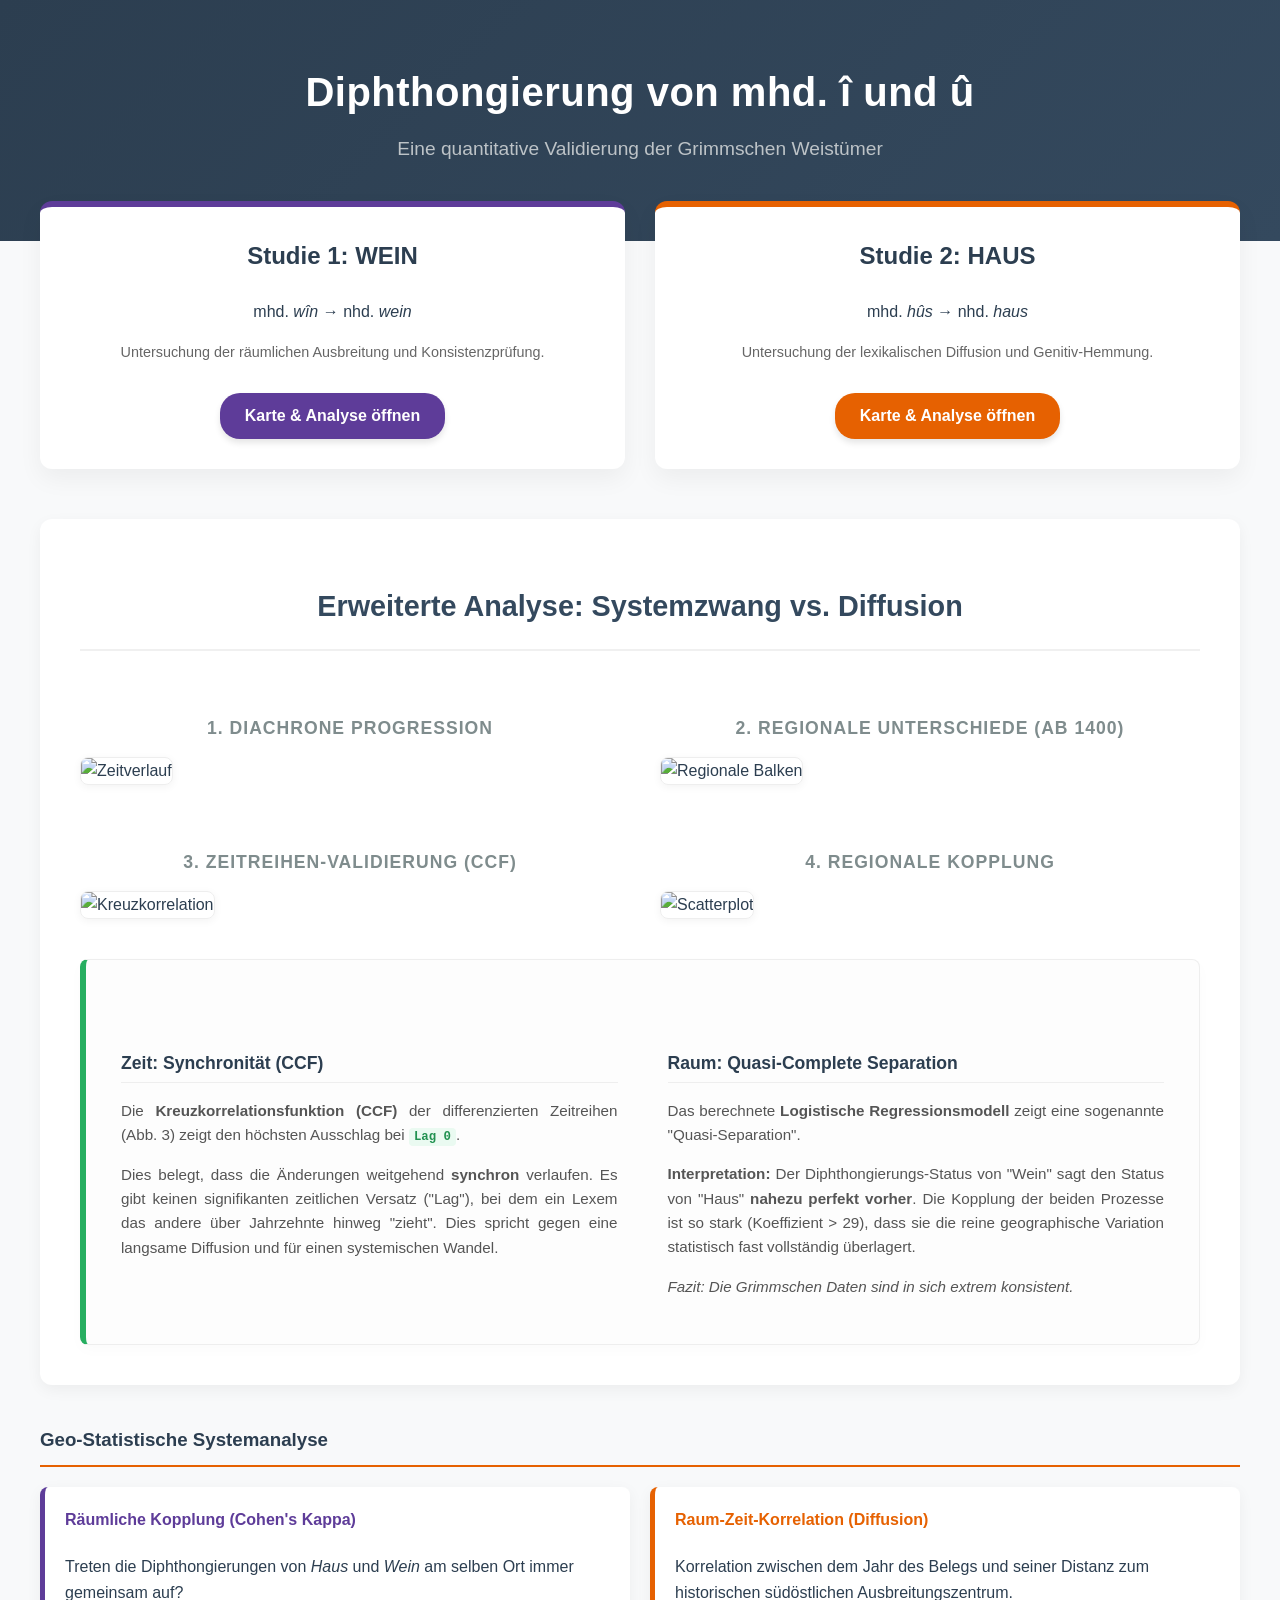
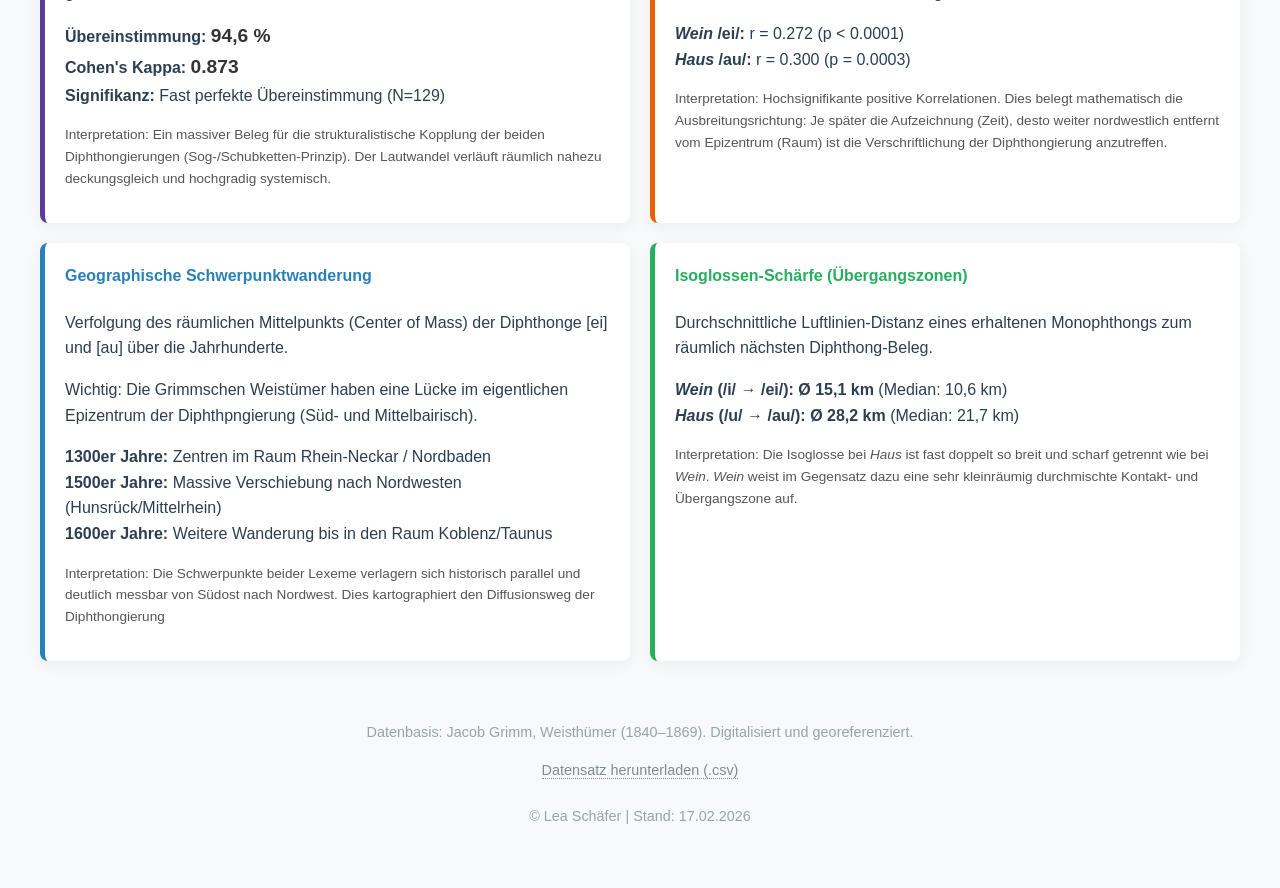
==== Diphthongierung/index.html @ 09e7dbeb "Update index.html" ====
<!DOCTYPE html>
    <html lang="de">
    <head>
        <meta charset="UTF-8">
        <meta name="viewport" content="width=device-width, initial-scale=1.0">
        <title>Diphthongierung mhd. î / û</title>
        <style>
            :root { --color-wein: #5e3c99; --color-haus: #e66101; --bg: #f8f9fa; --text: #2c3e50; }
            body { font-family: 'Segoe UI', Roboto, Helvetica, Arial, sans-serif; margin: 0; background: var(--bg); color: var(--text); line-height: 1.6; }
            
            .hero { background: linear-gradient(135deg, #2c3e50 0%, #34495e 100%); color: white; padding: 60px 20px; text-align: center; }
            .hero h1 { margin: 0; font-size: 2.5em; letter-spacing: 0.5px; }
            .hero h2 { font-weight: 300; color: #bdc3c7; margin-top: 10px; font-size: 1.2em; }
            
            .container { max-width: 1200px; margin: -40px auto 40px; padding: 0 20px; }
            
            /* Karten-Grid für Wein/Haus */
            .study-grid { display: grid; grid-template-columns: 1fr 1fr; gap: 30px; margin-bottom: 50px; }
            .card { background: white; border-radius: 12px; border-top: 6px solid #ccc; padding: 30px; text-align: center; box-shadow: 0 10px 25px rgba(0,0,0,0.05); transition: transform 0.2s; }
            .card:hover { transform: translateY(-5px); }
            .card-wein { border-color: var(--color-wein); }
            .card-haus { border-color: var(--color-haus); }
            .card h3 { margin-top: 0; font-size: 1.5em; }
            
            .btn { display: inline-block; padding: 10px 25px; border-radius: 20px; text-decoration: none; color: white; font-weight: bold; margin-top: 15px; box-shadow: 0 4px 6px rgba(0,0,0,0.1); transition: background 0.3s; }
            .btn-wein { background: var(--color-wein); }
            .btn-haus { background: var(--color-haus); }
            .btn:hover { opacity: 0.9; transform: scale(1.05); }
            
            /* Statistik-Sektion */
            .comp-sec { background: white; padding: 40px; border-radius: 12px; box-shadow: 0 5px 15px rgba(0,0,0,0.05); margin-bottom: 40px; }
            .sec-title { text-align: center; border-bottom: 2px solid #f0f0f0; padding-bottom: 20px; color: #34495e; margin-bottom: 40px; font-size: 1.8em; }
            
            /* 2x2 Grid für die Grafiken */
            .vis-grid { 
                display: grid; 
                grid-template-columns: 1fr 1fr; 
                gap: 40px; 
                margin-bottom: 40px;
            }
            .vis-item { background: #fff; }
            .vis-item h4 { text-align: center; color: #7f8c8d; margin-bottom: 15px; font-size: 1.1em; text-transform: uppercase; letter-spacing: 1px; }
            .vis-item img { width: 100%; border: 1px solid #eee; border-radius: 8px; box-shadow: 0 2px 8px rgba(0,0,0,0.05); transition: transform 0.3s; }
            .vis-item img:hover { transform: scale(1.02); box-shadow: 0 5px 15px rgba(0,0,0,0.1); }

            /* Der Deep Dive Kasten - Wissenschaftlicher Look */
            .stat-explainer { 
                background: #fdfdfd; 
                padding: 35px; 
                border-radius: 8px; 
                border-left: 6px solid #27ae60; /* Grün für Validierung */
                border-right: 1px solid #eee;
                border-top: 1px solid #eee;
                border-bottom: 1px solid #eee;
                box-shadow: 0 5px 15px rgba(0,0,0,0.02);
            }
            .stat-explainer h3 { margin-top: 0; color: #27ae60; font-size: 1.4em; display: flex; align-items: center; }
            .stat-explainer h3::before { content: '✓'; display: inline-block; margin-right: 10px; background: #27ae60; color: white; width: 30px; height: 30px; border-radius: 50%; text-align: center; line-height: 30px; font-size: 0.8em; }
            
            .stat-row { display: grid; grid-template-columns: 1fr 1fr; gap: 50px; margin-top: 25px; }
            .stat-col h5 { font-size: 1.1em; margin-bottom: 10px; color: #2c3e50; border-bottom: 1px solid #eee; padding-bottom: 5px; }
            .stat-col p { font-size: 0.95em; color: #555; margin-bottom: 10px; text-align: justify; }
            .stat-highlight { background: #eafaf1; padding: 2px 5px; border-radius: 4px; color: #219150; font-weight: bold; font-family: monospace; }
            
            .footer { text-align: center; margin-top: 60px; color: #95a5a6; font-size: 0.9em; padding-bottom: 20px; }
            .download-link { color: #7f8c8d; text-decoration: none; border-bottom: 1px dotted #7f8c8d; }
            
            /* Responsive */
            @media (max-width: 900px) {
                .vis-grid, .stat-row, .study-grid { grid-template-columns: 1fr; }
            }
        </style>
    </head>
    <body>
        <header class="hero">
            <h1>Diphthongierung von mhd. î und û</h1>
            <h2>Eine quantitative Validierung der Grimmschen Weistümer</h2>
        </header>
        
        <div class="container">
            <div class="study-grid">
                <div class="card card-wein">
                    <h3>Studie 1: WEIN</h3>
                    <p>mhd. <i>wîn</i> &rarr; nhd. <i>wein</i></p>
                    <p style="font-size: 0.9em; color: #666;">Untersuchung der räumlichen Ausbreitung und Konsistenzprüfung.</p>
                    <a href="Diphthongierung_Poster_Final.html" class="btn btn-wein">Karte & Analyse öffnen</a>
                </div>
                <div class="card card-haus">
                    <h3>Studie 2: HAUS</h3>
                    <p>mhd. <i>hûs</i> &rarr; nhd. <i>haus</i></p>
                    <p style="font-size: 0.9em; color: #666;">Untersuchung der lexikalischen Diffusion und Genitiv-Hemmung.</p>
                    <a href="Diphthongierung_Haus_Detail.html" class="btn btn-haus">Karte & Analyse öffnen</a>
                </div>
            </div>
            
            <div class="comp-sec">
                <h2 class="sec-title">Erweiterte Analyse: Systemzwang vs. Diffusion</h2>
                
                <div class="vis-grid">
                    <div class="vis-item">
                        <h4>1. Diachrone Progression</h4>
                        <img src="Vergleich_Timeline.png" alt="Zeitverlauf">
                    </div>
                    <div class="vis-item">
                        <h4>2. Regionale Unterschiede (ab 1400)</h4>
                        <img src="Vergleich_Region.png" alt="Regionale Balken">
                    </div>
                    <div class="vis-item">
                        <h4>3. Zeitreihen-Validierung (CCF)</h4>
                        <img src="CCF_Plot.png" alt="Kreuzkorrelation">
                    </div>
                    <div class="vis-item">
                        <h4>4. Regionale Kopplung</h4>
                        <img src="Statistik_Vergleich_Scatter.png" alt="Scatterplot">
                    </div>
                </div>
                
                <div class="stat-explainer">
                    
                    <div class="stat-row">
                        <div class="stat-col">
                            <h5>Zeit: Synchronität (CCF)</h5>
                            <p>Die <b>Kreuzkorrelationsfunktion (CCF)</b> der differenzierten Zeitreihen (Abb. 3) zeigt den höchsten Ausschlag bei <span class="stat-highlight">Lag 0</span>.</p>
                            <p>Dies belegt, dass die Änderungen weitgehend <b>synchron</b> verlaufen. Es gibt keinen signifikanten zeitlichen Versatz ("Lag"), bei dem ein Lexem das andere über Jahrzehnte hinweg "zieht". Dies spricht gegen eine langsame Diffusion und für einen systemischen Wandel.</p>
                        </div>
                        <div class="stat-col">
                            <h5>Raum: Quasi-Complete Separation</h5>
                            <p>Das berechnete <b>Logistische Regressionsmodell</b> zeigt eine sogenannte "Quasi-Separation".</p>
                            <p><b>Interpretation:</b> Der Diphthongierungs-Status von "Wein" sagt den Status von "Haus" <b>nahezu perfekt vorher</b>. Die Kopplung der beiden Prozesse ist so stark (Koeffizient > 29), dass sie die reine geographische Variation statistisch fast vollständig überlagert.</p>
                            <p><i>Fazit: Die Grimmschen Daten sind in sich extrem konsistent.</i></p>
                        </div>
                    </div>
                </div>
            </div>

            <div class="stats-block" style="margin-top: 40px;">
    <h3 style="color: #2c3e50; border-bottom: 2px solid #e66101; padding-bottom: 10px;">Geo-Statistische Systemanalyse</h3>
    
    <div style="display: grid; grid-template-columns: 1fr 1fr; gap: 20px; margin-top: 20px;">
        
        <div style="background: #fff; padding: 20px; border-radius: 8px; box-shadow: 0 4px 15px rgba(0,0,0,0.05); border-left: 5px solid #5e3c99;">
            <h4 style="margin-top: 0; color: #5e3c99;">Räumliche Kopplung (Cohen's Kappa)</h4>
            <p>Treten die Diphthongierungen von <i>Haus</i> und <i>Wein</i> am selben Ort immer gemeinsam auf?</p>
            <ul style="list-style-type: none; padding-left: 0;">
                <li><b>Übereinstimmung:</b> <span style="font-size: 1.2em; font-weight: bold; color: #333;">94,6 %</span></li>
                <li><b>Cohen's Kappa:</b> <span style="font-size: 1.2em; font-weight: bold; color: #333;">0.873</span></li>
                <li><b>Signifikanz:</b> Fast perfekte Übereinstimmung (N=129)</li>
            </ul>
            <p style="font-size: 0.85em; color: #555;">Interpretation: Ein massiver Beleg für die strukturalistische Kopplung der beiden Diphthongierungen (Sog-/Schubketten-Prinzip). Der Lautwandel verläuft räumlich nahezu deckungsgleich und hochgradig systemisch.</p>
        </div>

        <div style="background: #fff; padding: 20px; border-radius: 8px; box-shadow: 0 4px 15px rgba(0,0,0,0.05); border-left: 5px solid #e66101;">
            <h4 style="margin-top: 0; color: #e66101;">Raum-Zeit-Korrelation (Diffusion)</h4>
            <p>Korrelation zwischen dem Jahr des Belegs und seiner Distanz zum historischen südöstlichen Ausbreitungszentrum.</p>
            <ul style="list-style-type: none; padding-left: 0;">
                <li><b><i>Wein</i> /ei/:</b> r = 0.272 (p < 0.0001)</li>
                <li><b><i>Haus</i> /au/:</b> r = 0.300 (p = 0.0003)</li>
            </ul>
            <p style="font-size: 0.85em; color: #555;">Interpretation: Hochsignifikante positive Korrelationen. Dies belegt mathematisch die Ausbreitungsrichtung: Je später die Aufzeichnung (Zeit), desto weiter nordwestlich entfernt vom Epizentrum (Raum) ist die Verschriftlichung der Diphthongierung anzutreffen.</p>
        </div>

    </div>
                
</div>
            <div style="display: grid; grid-template-columns: 1fr 1fr; gap: 20px; margin-top: 20px;">
        
        <div style="background: #fff; padding: 20px; border-radius: 8px; box-shadow: 0 4px 15px rgba(0,0,0,0.05); border-left: 5px solid #2980b9;">
            <h4 style="margin-top: 0; color: #2980b9;">Geographische Schwerpunktwanderung</h4>
            <p>Verfolgung des räumlichen Mittelpunkts (Center of Mass) der Diphthonge [ei] und [au] über die Jahrhunderte.</p>
            <p>Wichtig: Die Grimmschen Weistümer haben eine Lücke im eigentlichen Epizentrum der Diphthpngierung (Süd- und Mittelbairisch).</p>
            <ul style="list-style-type: none; padding-left: 0;">
                <li><b>1300er Jahre:</b> Zentren im Raum Rhein-Neckar / Nordbaden</li>
                <li><b>1500er Jahre:</b> Massive Verschiebung nach Nordwesten (Hunsrück/Mittelrhein)</li>
                <li><b>1600er Jahre:</b> Weitere Wanderung bis in den Raum Koblenz/Taunus</li>
            </ul>
            <p style="font-size: 0.85em; color: #555;">Interpretation: Die Schwerpunkte beider Lexeme verlagern sich historisch parallel und deutlich messbar von Südost nach Nordwest. Dies kartographiert den Diffusionsweg der Diphthongierung</p>
        </div>

        <div style="background: #fff; padding: 20px; border-radius: 8px; box-shadow: 0 4px 15px rgba(0,0,0,0.05); border-left: 5px solid #27ae60;">
            <h4 style="margin-top: 0; color: #27ae60;">Isoglossen-Schärfe (Übergangszonen)</h4>
            <p>Durchschnittliche Luftlinien-Distanz eines erhaltenen Monophthongs zum räumlich nächsten Diphthong-Beleg.</p>
            <ul style="list-style-type: none; padding-left: 0;">
                <li><b><i>Wein</i> (/i/ → /ei/):</b> <span style="font-weight: bold;">Ø 15,1 km</span> (Median: 10,6 km)</li>
                <li><b><i>Haus</i> (/u/ → /au/):</b> <span style="font-weight: bold;">Ø 28,2 km</span> (Median: 21,7 km)</li>
            </ul>
            <p style="font-size: 0.85em; color: #555;">Interpretation: Die Isoglosse bei <i>Haus</i> ist fast doppelt so breit und scharf getrennt wie bei <i>Wein</i>. <i>Wein</i> weist im Gegensatz dazu eine sehr kleinräumig durchmischte Kontakt- und Übergangszone auf.</p>
        </div>

    </div>
            
            <div class="footer">
                <p>Datenbasis: Jacob Grimm, Weisthümer (1840–1869). Digitalisiert und georeferenziert.</p>
                <a href="Diphthongierung.csv" class="download-link">Datensatz herunterladen (.csv)</a>
                <br><br>
                © Lea Schäfer | Stand: 17.02.2026
            </div>
        </div>
    </body>
    </html>
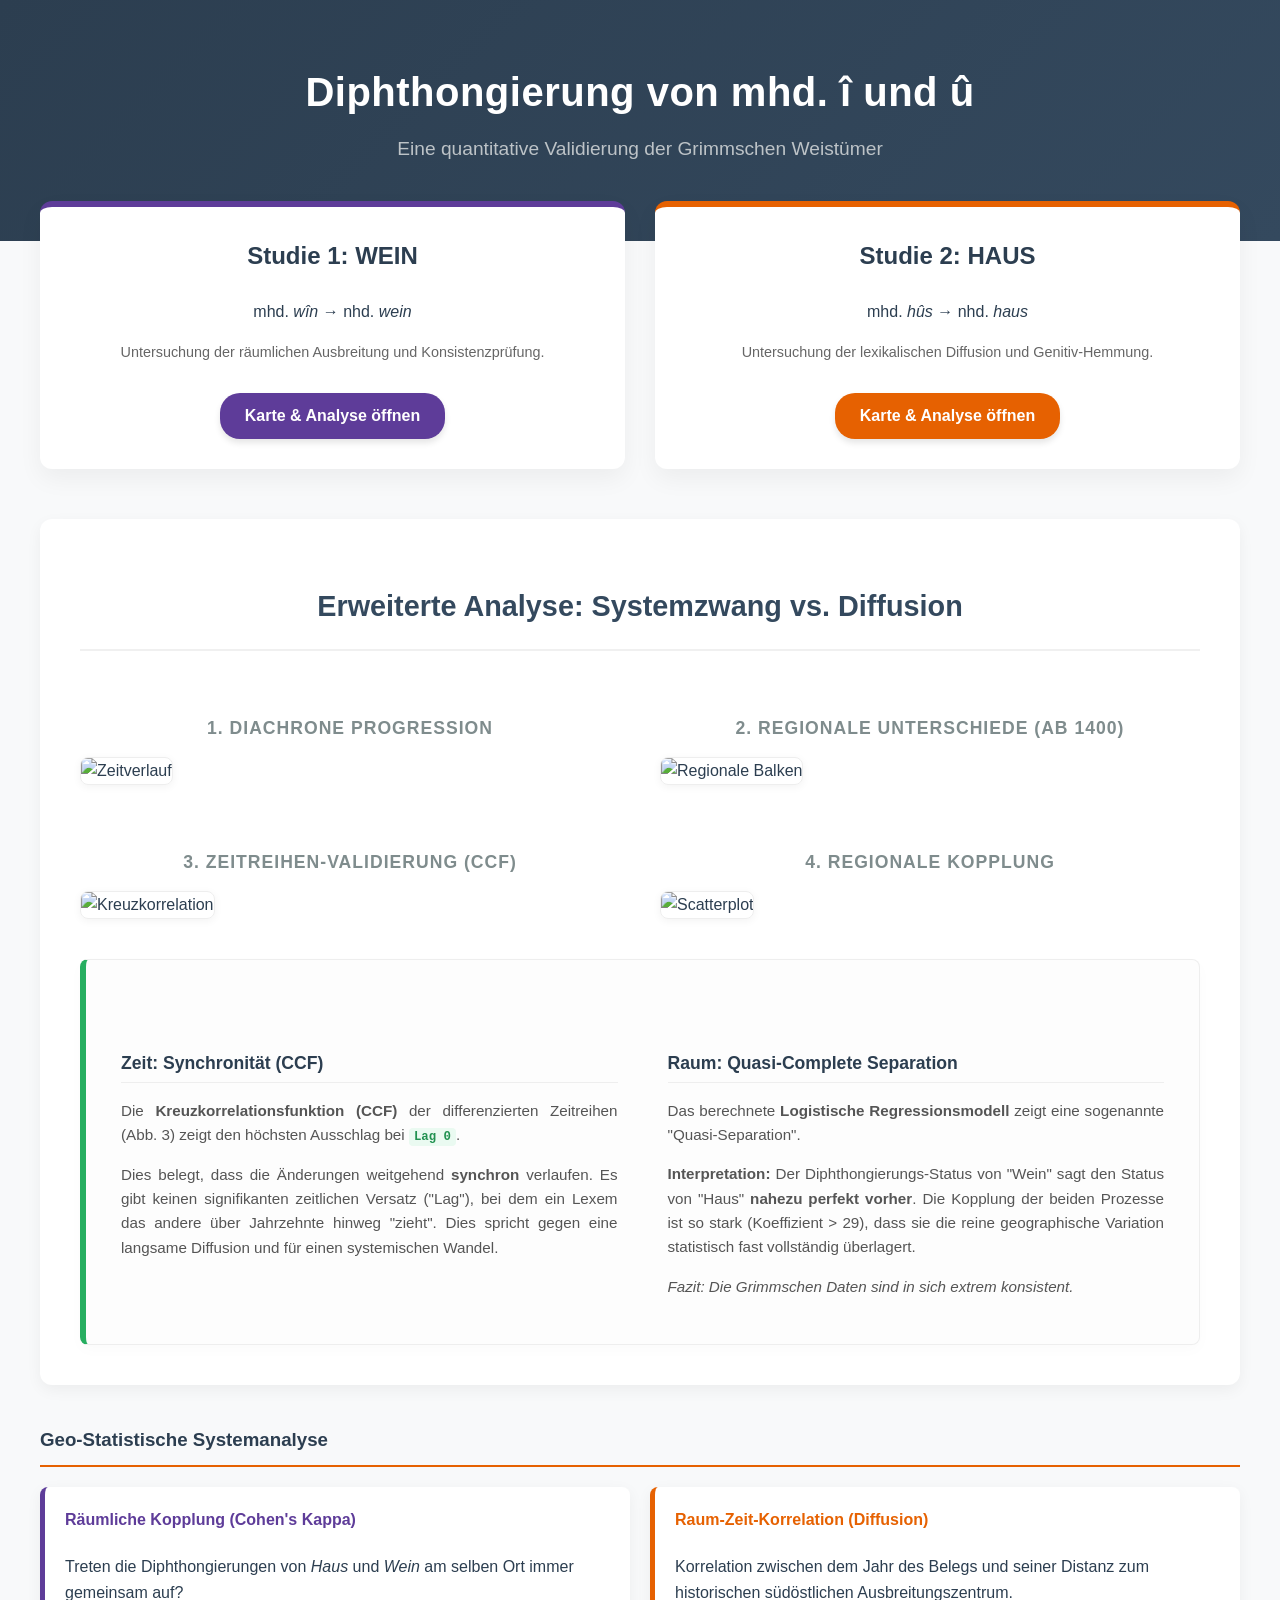
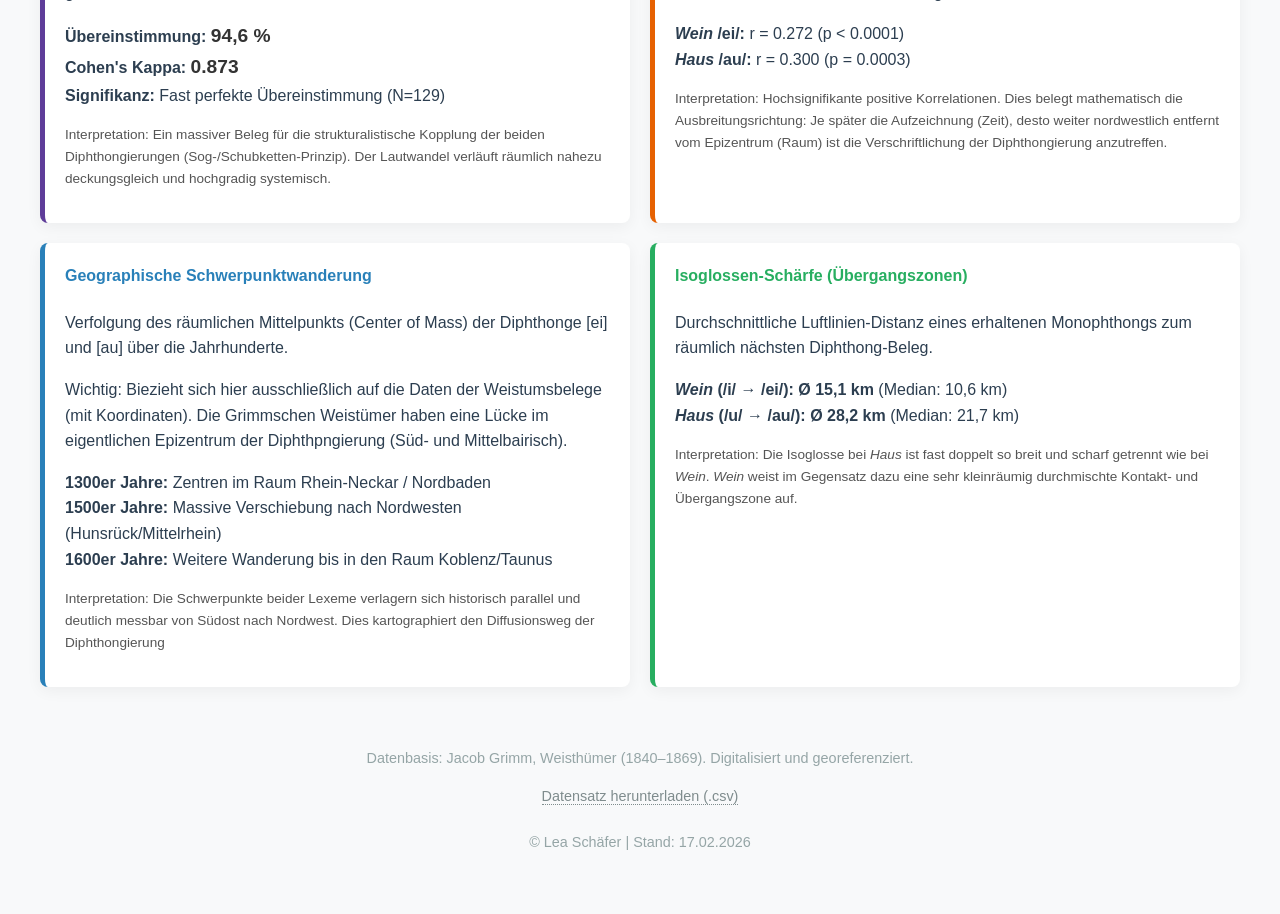
==== commit 25a9dba7: "Correct typo and clarify text in index.html" ====
--- a/Diphthongierung/index.html
+++ b/Diphthongierung/index.html
@@ -168,7 +168,7 @@
         <div style="background: #fff; padding: 20px; border-radius: 8px; box-shadow: 0 4px 15px rgba(0,0,0,0.05); border-left: 5px solid #2980b9;">
             <h4 style="margin-top: 0; color: #2980b9;">Geographische Schwerpunktwanderung</h4>
             <p>Verfolgung des räumlichen Mittelpunkts (Center of Mass) der Diphthonge [ei] und [au] über die Jahrhunderte.</p>
-            <p>Wichtig: Die Grimmschen Weistümer haben eine Lücke im eigentlichen Epizentrum der Diphthpngierung (Süd- und Mittelbairisch).</p>
+            <p>Wichtig: Biezieht sich hier ausschließlich auf die Daten der Weistumsbelege (mit Koordinaten). Die Grimmschen Weistümer haben eine Lücke im eigentlichen Epizentrum der Diphthpngierung (Süd- und Mittelbairisch).</p>
             <ul style="list-style-type: none; padding-left: 0;">
                 <li><b>1300er Jahre:</b> Zentren im Raum Rhein-Neckar / Nordbaden</li>
                 <li><b>1500er Jahre:</b> Massive Verschiebung nach Nordwesten (Hunsrück/Mittelrhein)</li>
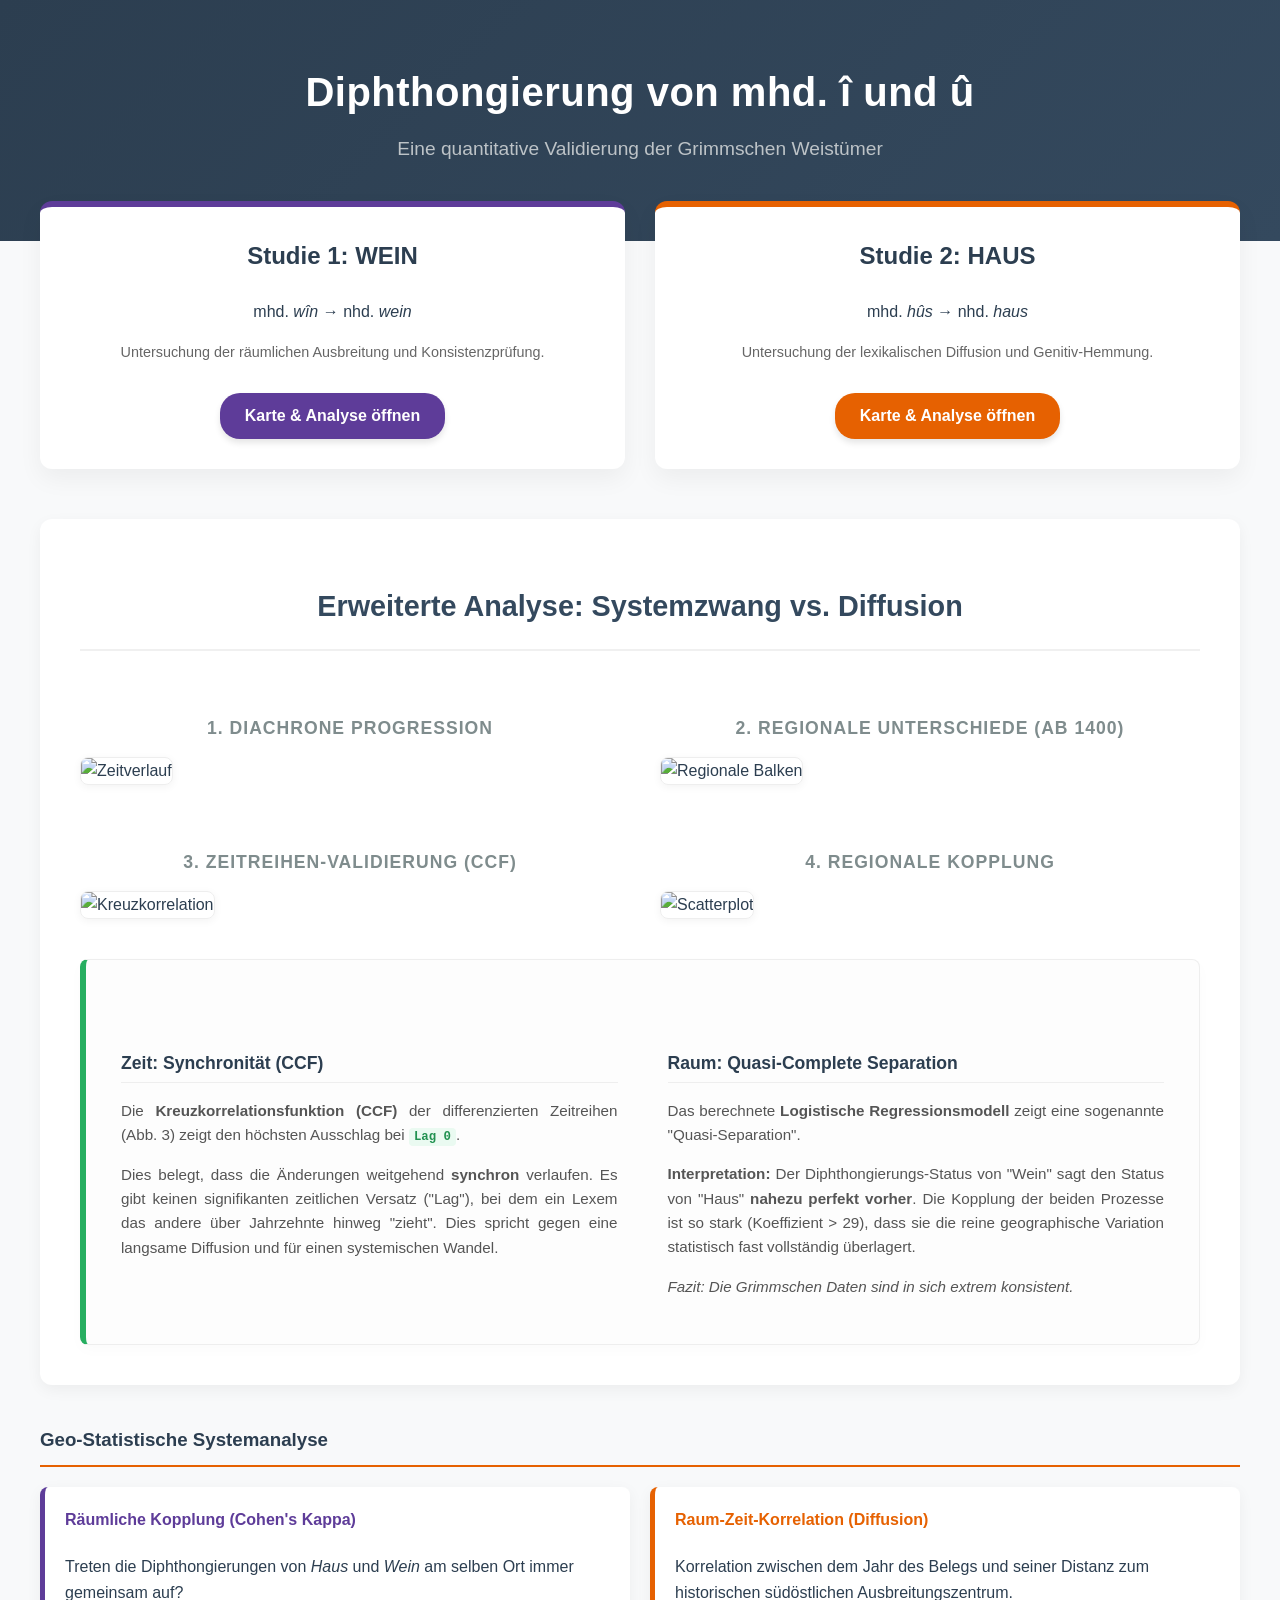
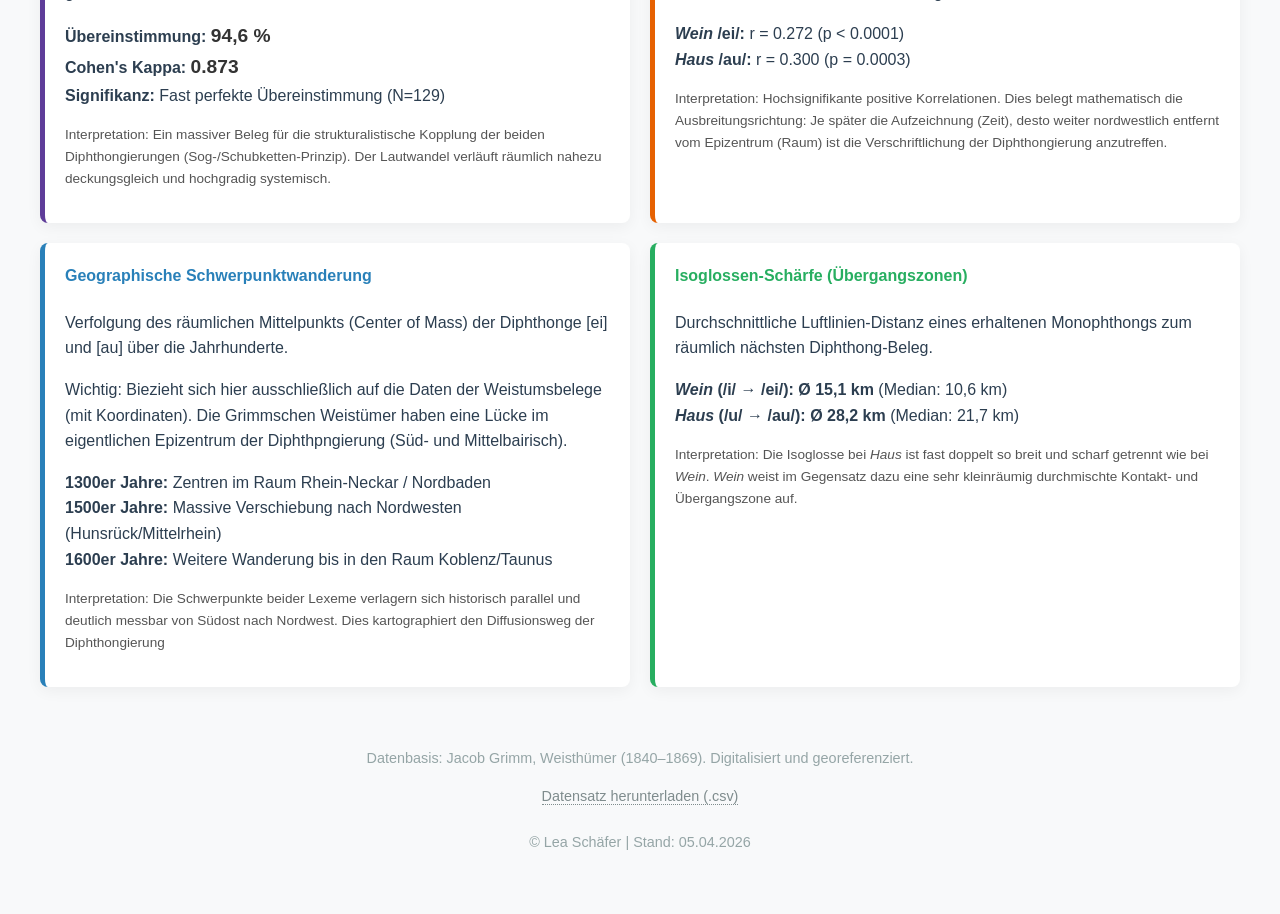
==== commit caca877a: "Update copyright date in footer" ====
--- a/Diphthongierung/index.html
+++ b/Diphthongierung/index.html
@@ -193,7 +193,7 @@
                 <p>Datenbasis: Jacob Grimm, Weisthümer (1840–1869). Digitalisiert und georeferenziert.</p>
                 <a href="Diphthongierung.csv" class="download-link">Datensatz herunterladen (.csv)</a>
                 <br><br>
-                © Lea Schäfer | Stand: 17.02.2026
+                © Lea Schäfer | Stand: 05.04.2026
             </div>
         </div>
     </body>
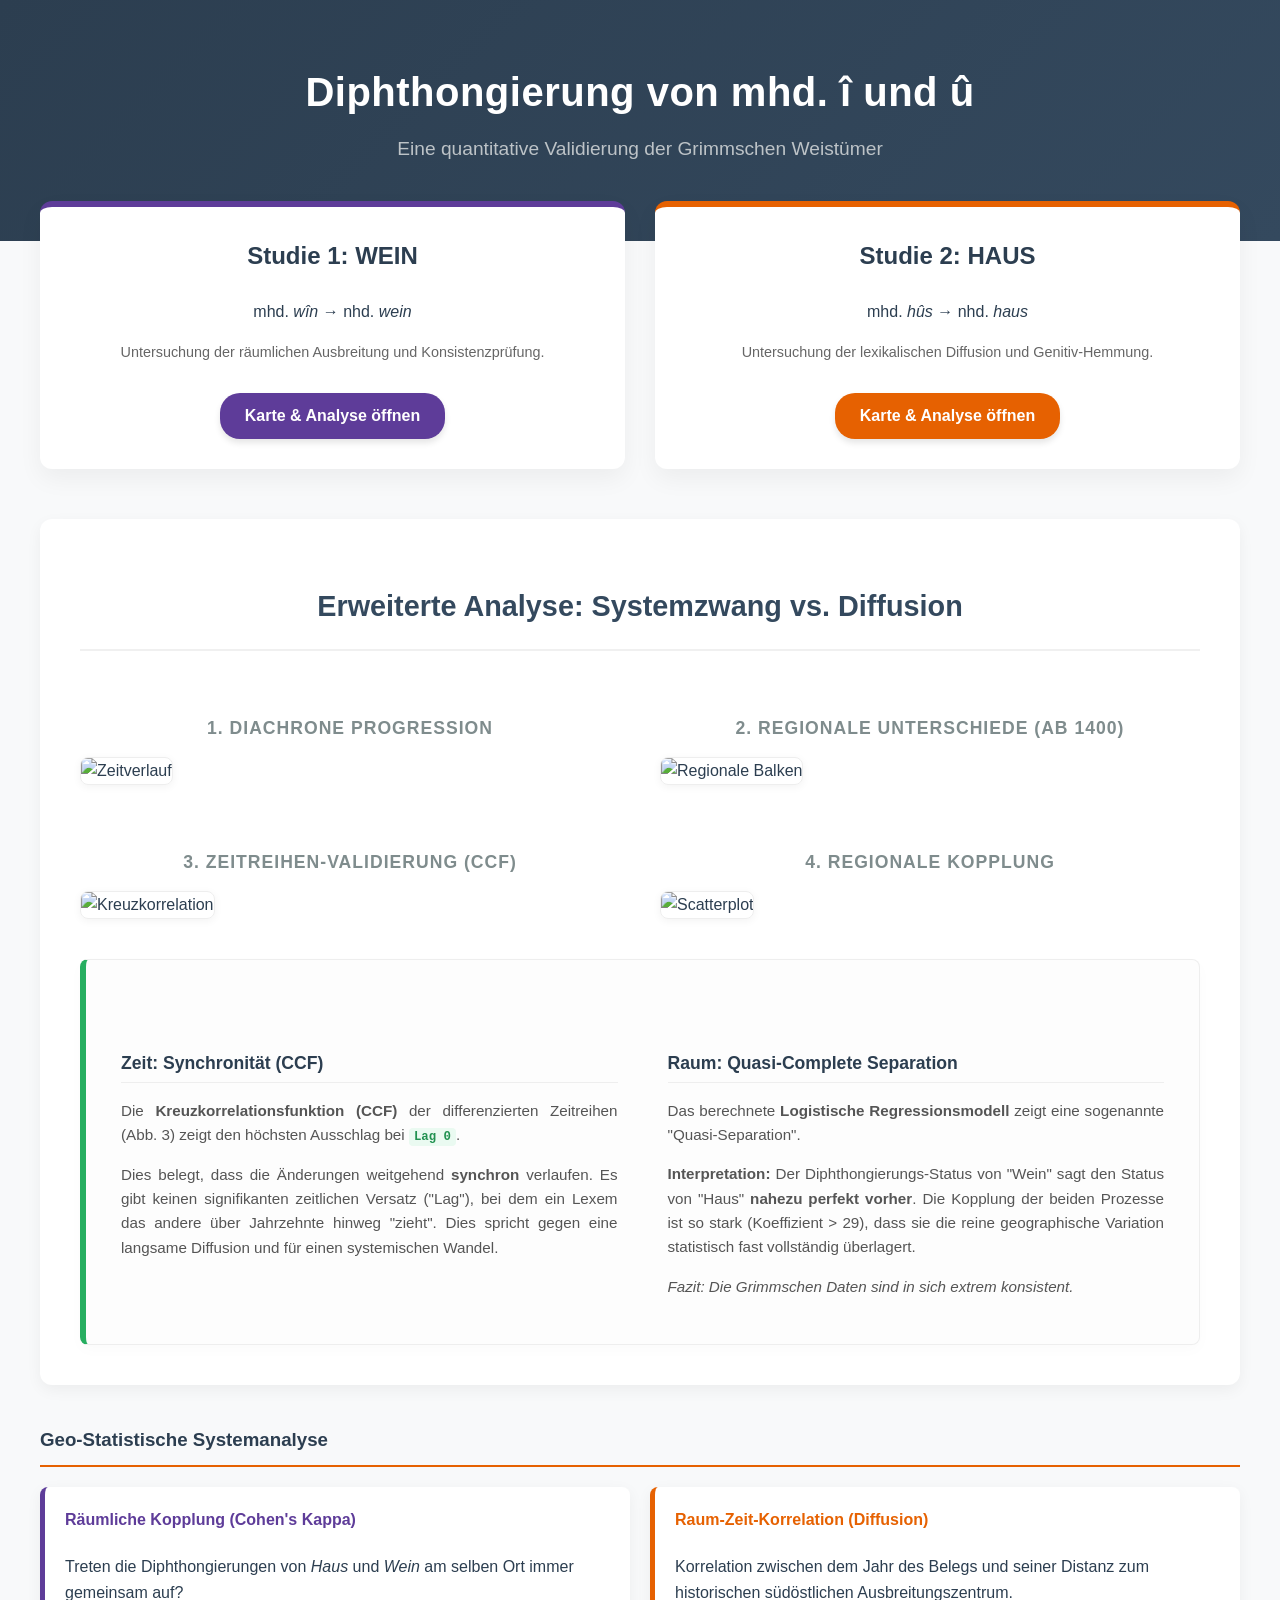
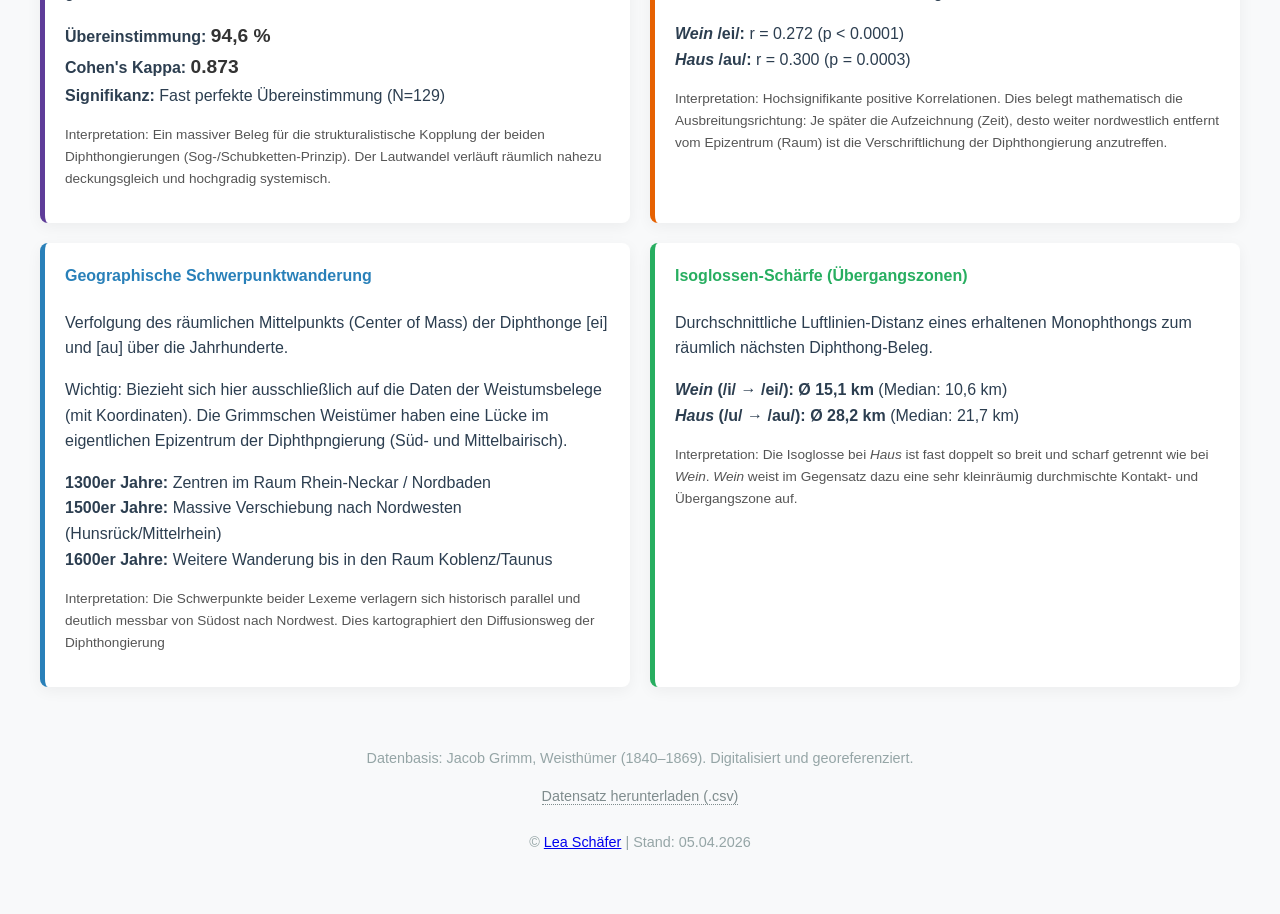
==== commit 108978d5: "Update footer to link to Lea Schäfer's website" ====
--- a/Diphthongierung/index.html
+++ b/Diphthongierung/index.html
@@ -193,7 +193,7 @@
                 <p>Datenbasis: Jacob Grimm, Weisthümer (1840–1869). Digitalisiert und georeferenziert.</p>
                 <a href="Diphthongierung.csv" class="download-link">Datensatz herunterladen (.csv)</a>
                 <br><br>
-                © Lea Schäfer | Stand: 05.04.2026
+                © <a href="https://lea-schaefer.de">Lea Schäfer</a> | Stand: 05.04.2026
             </div>
         </div>
     </body>
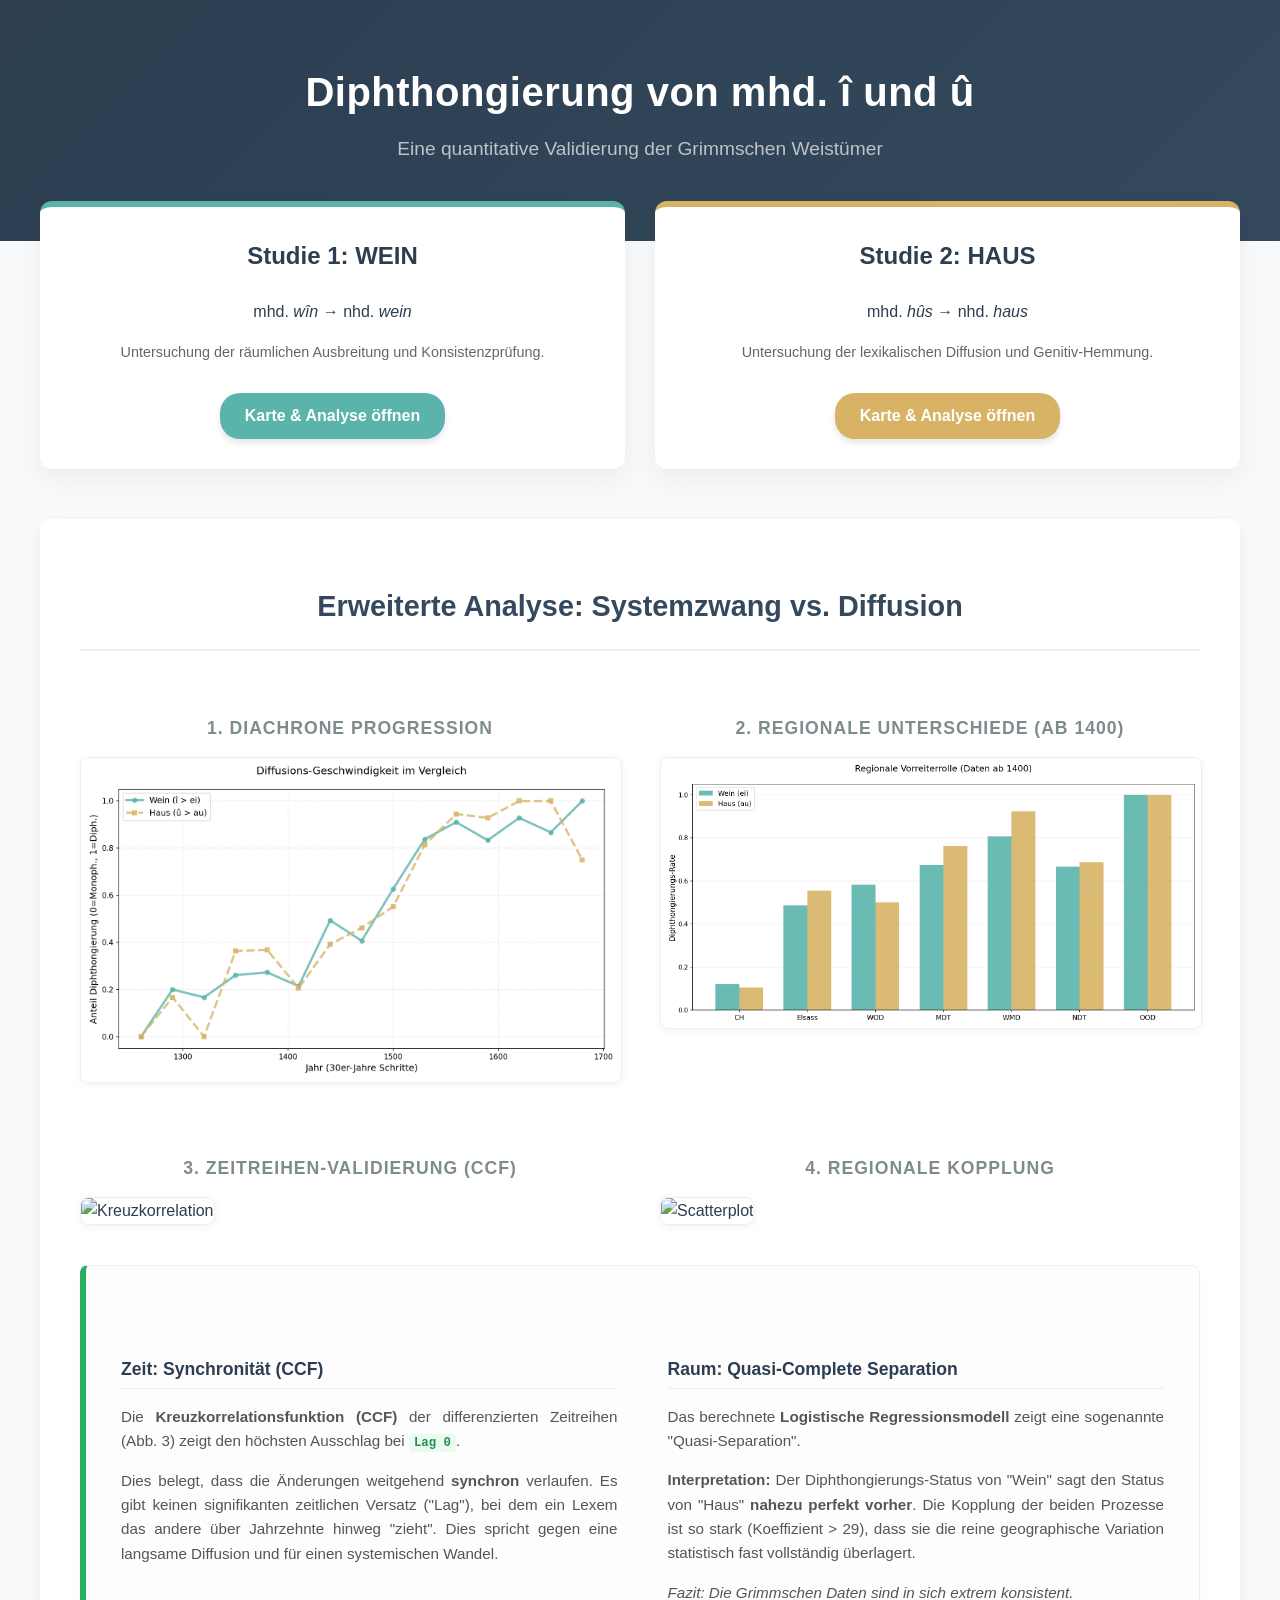
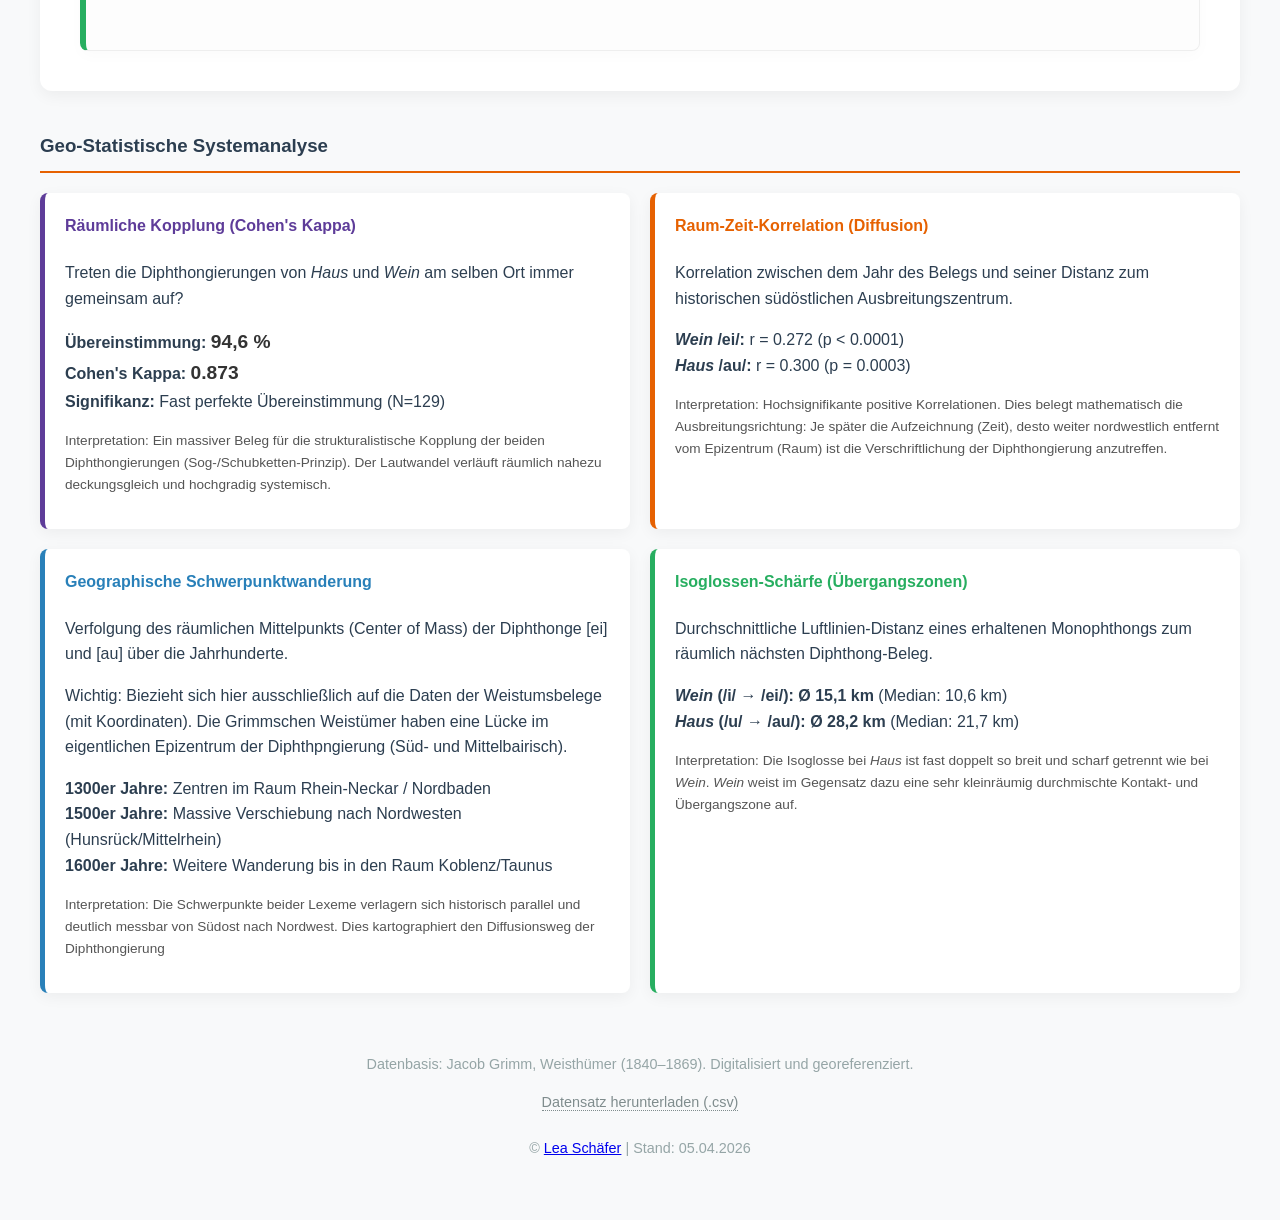
==== commit f8995738: "Update index.html" ====
--- a/Diphthongierung/index.html
+++ b/Diphthongierung/index.html
@@ -6,7 +6,7 @@
         <meta name="viewport" content="width=device-width, initial-scale=1.0">
         <title>Diphthongierung mhd. î / û</title>
         <style>
-            :root { --color-wein: #5e3c99; --color-haus: #e66101; --bg: #f8f9fa; --text: #2c3e50; }
+            :root { --color-wein: #5ab4ac; --color-haus: #d8b365; --bg: #f8f9fa; --text: #2c3e50; }
             body { font-family: 'Segoe UI', Roboto, Helvetica, Arial, sans-serif; margin: 0; background: var(--bg); color: var(--text); line-height: 1.6; }
             
             .hero { background: linear-gradient(135deg, #2c3e50 0%, #34495e 100%); color: white; padding: 60px 20px; text-align: center; }
@@ -193,7 +193,7 @@
                 <p>Datenbasis: Jacob Grimm, Weisthümer (1840–1869). Digitalisiert und georeferenziert.</p>
                 <a href="Diphthongierung.csv" class="download-link">Datensatz herunterladen (.csv)</a>
                 <br><br>
-                © <a href="https://lea-schaefer.de">Lea Schäfer</a> | Stand: 05.04.2026
+                © <a href="https://lea-schaefer.de" target="_blank">Lea Schäfer</a> | Stand: 05.04.2026
             </div>
         </div>
     </body>
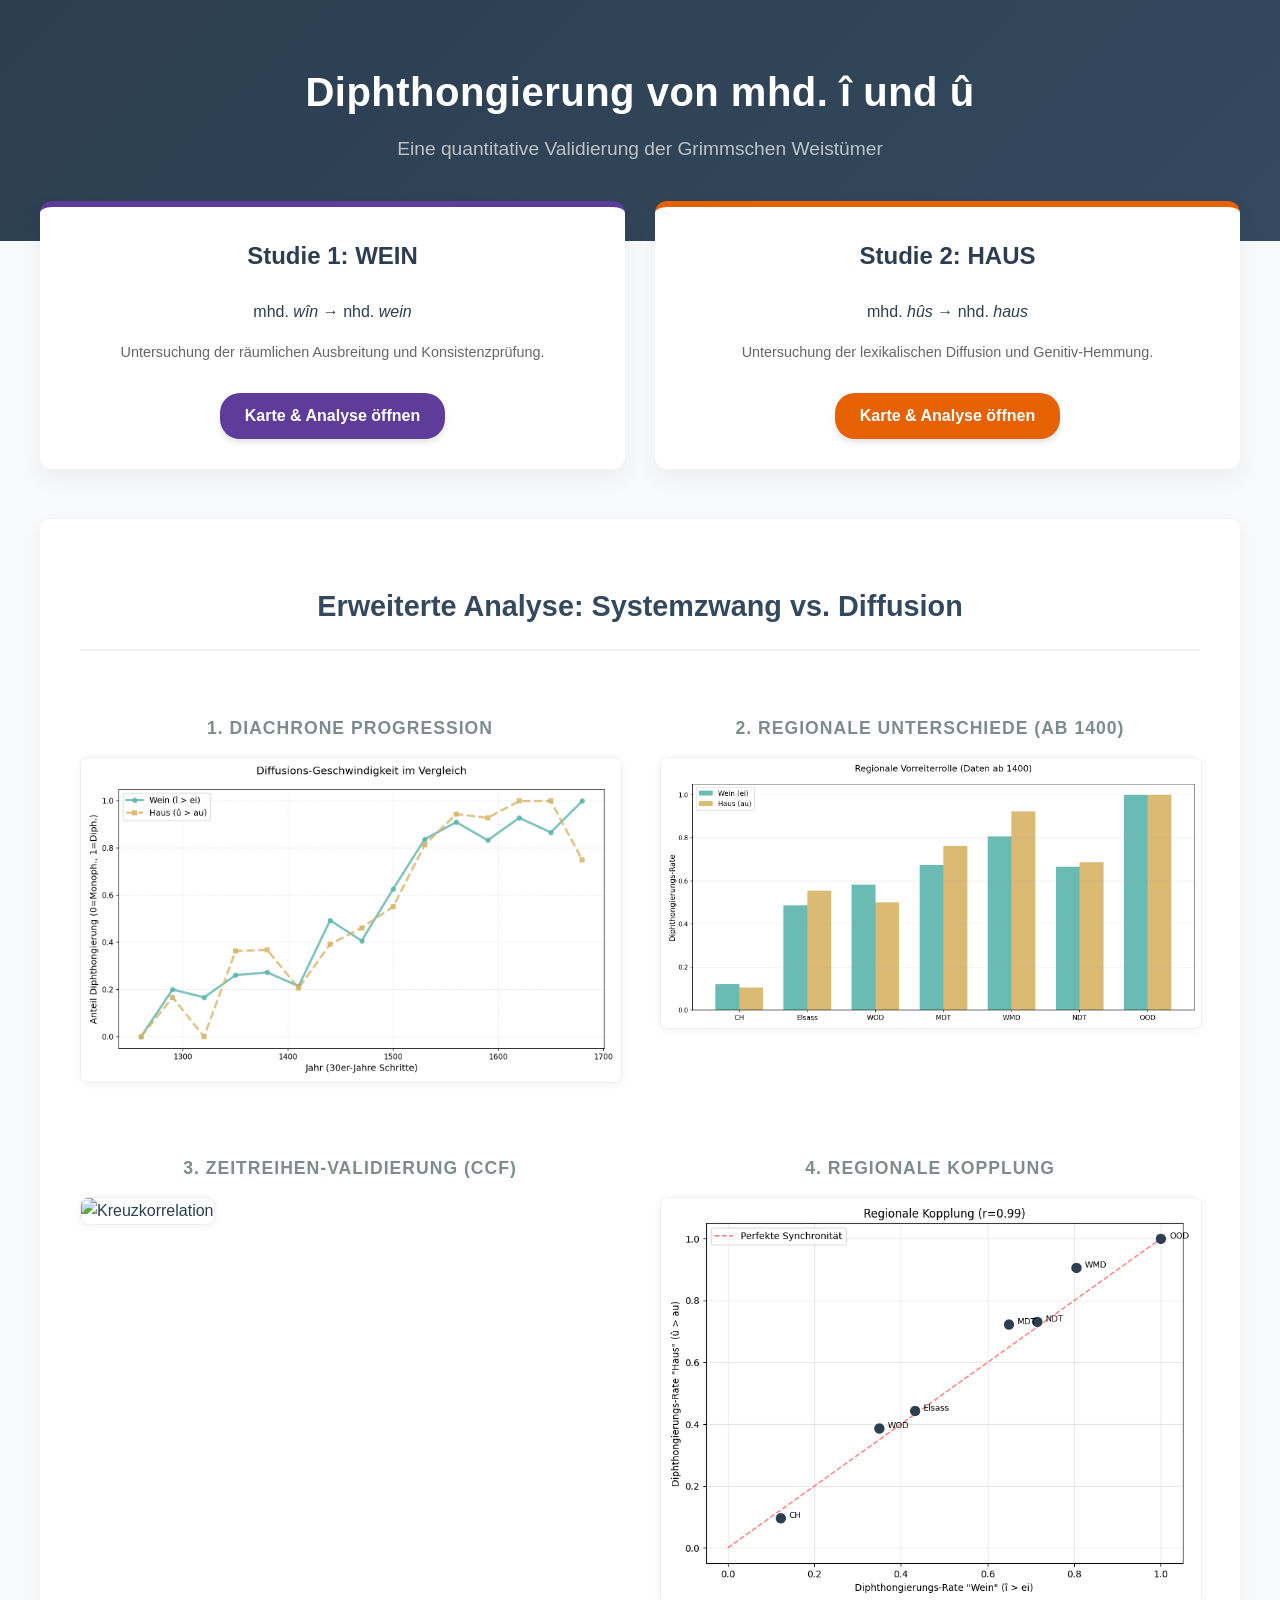
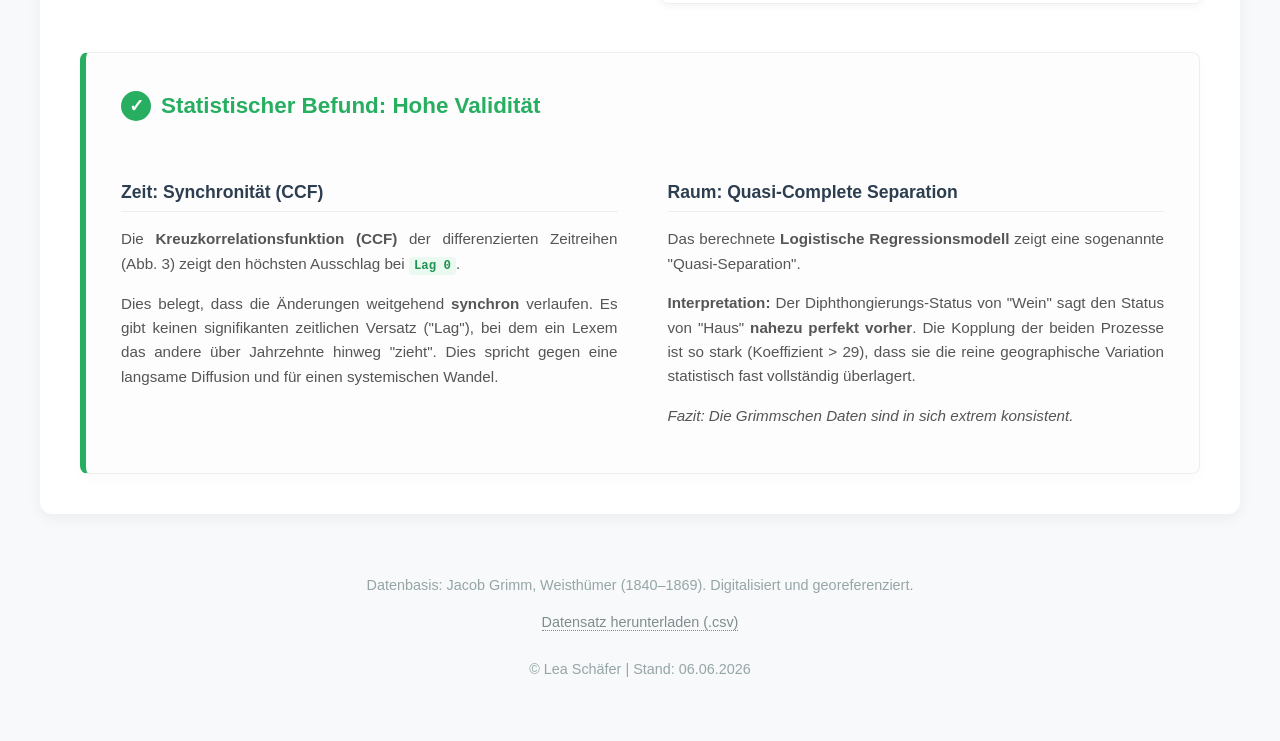
==== commit ad506108: "Add files via upload" ====
--- a/Diphthongierung/index.html
+++ b/Diphthongierung/index.html
@@ -6,7 +6,7 @@
         <meta name="viewport" content="width=device-width, initial-scale=1.0">
         <title>Diphthongierung mhd. î / û</title>
         <style>
-            :root { --color-wein: #5ab4ac; --color-haus: #d8b365; --bg: #f8f9fa; --text: #2c3e50; }
+            :root { --color-wein: #5e3c99; --color-haus: #e66101; --bg: #f8f9fa; --text: #2c3e50; }
             body { font-family: 'Segoe UI', Roboto, Helvetica, Arial, sans-serif; margin: 0; background: var(--bg); color: var(--text); line-height: 1.6; }
             
             .hero { background: linear-gradient(135deg, #2c3e50 0%, #34495e 100%); color: white; padding: 60px 20px; text-align: center; }
@@ -117,7 +117,7 @@
                 </div>
                 
                 <div class="stat-explainer">
-                    
+                    <h3>Statistischer Befund: Hohe Validität</h3>
                     <div class="stat-row">
                         <div class="stat-col">
                             <h5>Zeit: Synchronität (CCF)</h5>
@@ -133,69 +133,14 @@
                     </div>
                 </div>
             </div>
-
-            <div class="stats-block" style="margin-top: 40px;">
-    <h3 style="color: #2c3e50; border-bottom: 2px solid #e66101; padding-bottom: 10px;">Geo-Statistische Systemanalyse</h3>
-    
-    <div style="display: grid; grid-template-columns: 1fr 1fr; gap: 20px; margin-top: 20px;">
-        
-        <div style="background: #fff; padding: 20px; border-radius: 8px; box-shadow: 0 4px 15px rgba(0,0,0,0.05); border-left: 5px solid #5e3c99;">
-            <h4 style="margin-top: 0; color: #5e3c99;">Räumliche Kopplung (Cohen's Kappa)</h4>
-            <p>Treten die Diphthongierungen von <i>Haus</i> und <i>Wein</i> am selben Ort immer gemeinsam auf?</p>
-            <ul style="list-style-type: none; padding-left: 0;">
-                <li><b>Übereinstimmung:</b> <span style="font-size: 1.2em; font-weight: bold; color: #333;">94,6 %</span></li>
-                <li><b>Cohen's Kappa:</b> <span style="font-size: 1.2em; font-weight: bold; color: #333;">0.873</span></li>
-                <li><b>Signifikanz:</b> Fast perfekte Übereinstimmung (N=129)</li>
-            </ul>
-            <p style="font-size: 0.85em; color: #555;">Interpretation: Ein massiver Beleg für die strukturalistische Kopplung der beiden Diphthongierungen (Sog-/Schubketten-Prinzip). Der Lautwandel verläuft räumlich nahezu deckungsgleich und hochgradig systemisch.</p>
-        </div>
-
-        <div style="background: #fff; padding: 20px; border-radius: 8px; box-shadow: 0 4px 15px rgba(0,0,0,0.05); border-left: 5px solid #e66101;">
-            <h4 style="margin-top: 0; color: #e66101;">Raum-Zeit-Korrelation (Diffusion)</h4>
-            <p>Korrelation zwischen dem Jahr des Belegs und seiner Distanz zum historischen südöstlichen Ausbreitungszentrum.</p>
-            <ul style="list-style-type: none; padding-left: 0;">
-                <li><b><i>Wein</i> /ei/:</b> r = 0.272 (p < 0.0001)</li>
-                <li><b><i>Haus</i> /au/:</b> r = 0.300 (p = 0.0003)</li>
-            </ul>
-            <p style="font-size: 0.85em; color: #555;">Interpretation: Hochsignifikante positive Korrelationen. Dies belegt mathematisch die Ausbreitungsrichtung: Je später die Aufzeichnung (Zeit), desto weiter nordwestlich entfernt vom Epizentrum (Raum) ist die Verschriftlichung der Diphthongierung anzutreffen.</p>
-        </div>
-
-    </div>
-                
-</div>
-            <div style="display: grid; grid-template-columns: 1fr 1fr; gap: 20px; margin-top: 20px;">
-        
-        <div style="background: #fff; padding: 20px; border-radius: 8px; box-shadow: 0 4px 15px rgba(0,0,0,0.05); border-left: 5px solid #2980b9;">
-            <h4 style="margin-top: 0; color: #2980b9;">Geographische Schwerpunktwanderung</h4>
-            <p>Verfolgung des räumlichen Mittelpunkts (Center of Mass) der Diphthonge [ei] und [au] über die Jahrhunderte.</p>
-            <p>Wichtig: Biezieht sich hier ausschließlich auf die Daten der Weistumsbelege (mit Koordinaten). Die Grimmschen Weistümer haben eine Lücke im eigentlichen Epizentrum der Diphthpngierung (Süd- und Mittelbairisch).</p>
-            <ul style="list-style-type: none; padding-left: 0;">
-                <li><b>1300er Jahre:</b> Zentren im Raum Rhein-Neckar / Nordbaden</li>
-                <li><b>1500er Jahre:</b> Massive Verschiebung nach Nordwesten (Hunsrück/Mittelrhein)</li>
-                <li><b>1600er Jahre:</b> Weitere Wanderung bis in den Raum Koblenz/Taunus</li>
-            </ul>
-            <p style="font-size: 0.85em; color: #555;">Interpretation: Die Schwerpunkte beider Lexeme verlagern sich historisch parallel und deutlich messbar von Südost nach Nordwest. Dies kartographiert den Diffusionsweg der Diphthongierung</p>
-        </div>
-
-        <div style="background: #fff; padding: 20px; border-radius: 8px; box-shadow: 0 4px 15px rgba(0,0,0,0.05); border-left: 5px solid #27ae60;">
-            <h4 style="margin-top: 0; color: #27ae60;">Isoglossen-Schärfe (Übergangszonen)</h4>
-            <p>Durchschnittliche Luftlinien-Distanz eines erhaltenen Monophthongs zum räumlich nächsten Diphthong-Beleg.</p>
-            <ul style="list-style-type: none; padding-left: 0;">
-                <li><b><i>Wein</i> (/i/ → /ei/):</b> <span style="font-weight: bold;">Ø 15,1 km</span> (Median: 10,6 km)</li>
-                <li><b><i>Haus</i> (/u/ → /au/):</b> <span style="font-weight: bold;">Ø 28,2 km</span> (Median: 21,7 km)</li>
-            </ul>
-            <p style="font-size: 0.85em; color: #555;">Interpretation: Die Isoglosse bei <i>Haus</i> ist fast doppelt so breit und scharf getrennt wie bei <i>Wein</i>. <i>Wein</i> weist im Gegensatz dazu eine sehr kleinräumig durchmischte Kontakt- und Übergangszone auf.</p>
-        </div>
-
-    </div>
             
             <div class="footer">
                 <p>Datenbasis: Jacob Grimm, Weisthümer (1840–1869). Digitalisiert und georeferenziert.</p>
                 <a href="Diphthongierung.csv" class="download-link">Datensatz herunterladen (.csv)</a>
                 <br><br>
-                © <a href="https://lea-schaefer.de" target="_blank">Lea Schäfer</a> | Stand: 05.04.2026
+                © Lea Schäfer | Stand: 06.06.2026
             </div>
         </div>
     </body>
     </html>
-    
+    
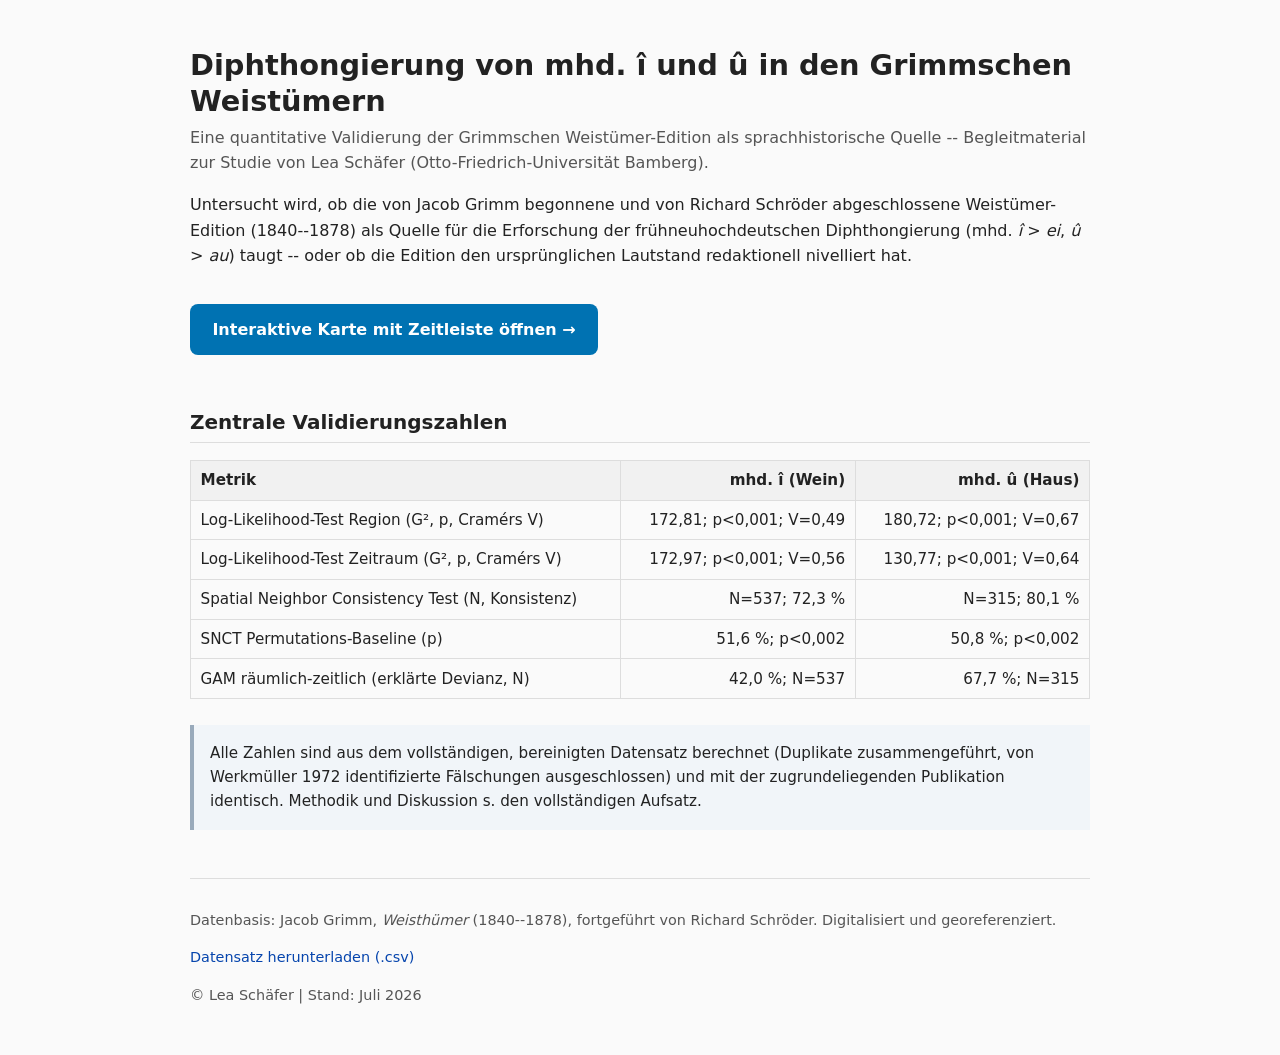
==== commit 911660b7: "Add files via upload" ====
--- a/Diphthongierung/index.html
+++ b/Diphthongierung/index.html
@@ -1,146 +1,78 @@
+<!doctype html>
+<html lang="de">
+<head>
+<meta charset="utf-8">
+<meta name="viewport" content="width=device-width, initial-scale=1">
+<title>Diphthongierung mhd. î / û in den Grimmschen Weistümern</title>
+<style>
+  :root {
+    --diph: #d55e00;
+    --mono: #0072b2;
+    --bg: #fafafa;
+    --panel: #ffffff;
+    --border: #ddd;
+  }
+  body {
+    font-family: system-ui, -apple-system, BlinkMacSystemFont, "Segoe UI", sans-serif;
+    max-width: 900px;
+    margin: 3rem auto;
+    padding: 0 1.5rem;
+    color: #222;
+    background: var(--bg);
+    line-height: 1.6;
+  }
+  h1 { font-size: 1.8rem; line-height: 1.25; margin-bottom: .3rem; }
+  h2 { margin-top: 2rem; font-size: 1.25rem; border-bottom: 1px solid var(--border); padding-bottom: .25rem; }
+  .subtitle { color: #555; margin-top: 0; }
+  .cta {
+    display: inline-block; margin: 1.2rem 0; padding: .8rem 1.4rem;
+    background: var(--mono); color: #fff; border-radius: 8px; font-weight: 600;
+    text-decoration: none;
+  }
+  .cta:hover { background: #005a8c; }
+  table.stats { border-collapse: collapse; width: 100%; margin: .8rem 0 1.6rem; font-size: .95rem; }
+  table.stats th, table.stats td { border: 1px solid var(--border); padding: .45rem .6rem; text-align: right; }
+  table.stats th:first-child, table.stats td:first-child { text-align: left; }
+  table.stats th { background: #f1f1f1; }
+  a { color: #0645ad; text-decoration: none; }
+  a:hover { text-decoration: underline; }
+  footer { margin-top: 3rem; padding-top: 1rem; border-top: 1px solid var(--border); font-size: .9rem; color: #555; }
+  .note { background: #f1f5f9; border-left: 4px solid #9ab; padding: 1rem; margin: 1.5rem 0; font-size: .95rem; }
+</style>
+</head>
+<body>
 
-    <!DOCTYPE html>
-    <html lang="de">
-    <head>
-        <meta charset="UTF-8">
-        <meta name="viewport" content="width=device-width, initial-scale=1.0">
-        <title>Diphthongierung mhd. î / û</title>
-        <style>
-            :root { --color-wein: #5e3c99; --color-haus: #e66101; --bg: #f8f9fa; --text: #2c3e50; }
-            body { font-family: 'Segoe UI', Roboto, Helvetica, Arial, sans-serif; margin: 0; background: var(--bg); color: var(--text); line-height: 1.6; }
-            
-            .hero { background: linear-gradient(135deg, #2c3e50 0%, #34495e 100%); color: white; padding: 60px 20px; text-align: center; }
-            .hero h1 { margin: 0; font-size: 2.5em; letter-spacing: 0.5px; }
-            .hero h2 { font-weight: 300; color: #bdc3c7; margin-top: 10px; font-size: 1.2em; }
-            
-            .container { max-width: 1200px; margin: -40px auto 40px; padding: 0 20px; }
-            
-            /* Karten-Grid für Wein/Haus */
-            .study-grid { display: grid; grid-template-columns: 1fr 1fr; gap: 30px; margin-bottom: 50px; }
-            .card { background: white; border-radius: 12px; border-top: 6px solid #ccc; padding: 30px; text-align: center; box-shadow: 0 10px 25px rgba(0,0,0,0.05); transition: transform 0.2s; }
-            .card:hover { transform: translateY(-5px); }
-            .card-wein { border-color: var(--color-wein); }
-            .card-haus { border-color: var(--color-haus); }
-            .card h3 { margin-top: 0; font-size: 1.5em; }
-            
-            .btn { display: inline-block; padding: 10px 25px; border-radius: 20px; text-decoration: none; color: white; font-weight: bold; margin-top: 15px; box-shadow: 0 4px 6px rgba(0,0,0,0.1); transition: background 0.3s; }
-            .btn-wein { background: var(--color-wein); }
-            .btn-haus { background: var(--color-haus); }
-            .btn:hover { opacity: 0.9; transform: scale(1.05); }
-            
-            /* Statistik-Sektion */
-            .comp-sec { background: white; padding: 40px; border-radius: 12px; box-shadow: 0 5px 15px rgba(0,0,0,0.05); margin-bottom: 40px; }
-            .sec-title { text-align: center; border-bottom: 2px solid #f0f0f0; padding-bottom: 20px; color: #34495e; margin-bottom: 40px; font-size: 1.8em; }
-            
-            /* 2x2 Grid für die Grafiken */
-            .vis-grid { 
-                display: grid; 
-                grid-template-columns: 1fr 1fr; 
-                gap: 40px; 
-                margin-bottom: 40px;
-            }
-            .vis-item { background: #fff; }
-            .vis-item h4 { text-align: center; color: #7f8c8d; margin-bottom: 15px; font-size: 1.1em; text-transform: uppercase; letter-spacing: 1px; }
-            .vis-item img { width: 100%; border: 1px solid #eee; border-radius: 8px; box-shadow: 0 2px 8px rgba(0,0,0,0.05); transition: transform 0.3s; }
-            .vis-item img:hover { transform: scale(1.02); box-shadow: 0 5px 15px rgba(0,0,0,0.1); }
+<header>
+  <h1>Diphthongierung von mhd. î und û in den Grimmschen Weistümern</h1>
+  <p class="subtitle">Eine quantitative Validierung der Grimmschen Weistümer-Edition als sprachhistorische Quelle -- Begleitmaterial zur Studie von Lea Schäfer (Otto-Friedrich-Universität Bamberg).</p>
+</header>
 
-            /* Der Deep Dive Kasten - Wissenschaftlicher Look */
-            .stat-explainer { 
-                background: #fdfdfd; 
-                padding: 35px; 
-                border-radius: 8px; 
-                border-left: 6px solid #27ae60; /* Grün für Validierung */
-                border-right: 1px solid #eee;
-                border-top: 1px solid #eee;
-                border-bottom: 1px solid #eee;
-                box-shadow: 0 5px 15px rgba(0,0,0,0.02);
-            }
-            .stat-explainer h3 { margin-top: 0; color: #27ae60; font-size: 1.4em; display: flex; align-items: center; }
-            .stat-explainer h3::before { content: '✓'; display: inline-block; margin-right: 10px; background: #27ae60; color: white; width: 30px; height: 30px; border-radius: 50%; text-align: center; line-height: 30px; font-size: 0.8em; }
-            
-            .stat-row { display: grid; grid-template-columns: 1fr 1fr; gap: 50px; margin-top: 25px; }
-            .stat-col h5 { font-size: 1.1em; margin-bottom: 10px; color: #2c3e50; border-bottom: 1px solid #eee; padding-bottom: 5px; }
-            .stat-col p { font-size: 0.95em; color: #555; margin-bottom: 10px; text-align: justify; }
-            .stat-highlight { background: #eafaf1; padding: 2px 5px; border-radius: 4px; color: #219150; font-weight: bold; font-family: monospace; }
-            
-            .footer { text-align: center; margin-top: 60px; color: #95a5a6; font-size: 0.9em; padding-bottom: 20px; }
-            .download-link { color: #7f8c8d; text-decoration: none; border-bottom: 1px dotted #7f8c8d; }
-            
-            /* Responsive */
-            @media (max-width: 900px) {
-                .vis-grid, .stat-row, .study-grid { grid-template-columns: 1fr; }
-            }
-        </style>
-    </head>
-    <body>
-        <header class="hero">
-            <h1>Diphthongierung von mhd. î und û</h1>
-            <h2>Eine quantitative Validierung der Grimmschen Weistümer</h2>
-        </header>
-        
-        <div class="container">
-            <div class="study-grid">
-                <div class="card card-wein">
-                    <h3>Studie 1: WEIN</h3>
-                    <p>mhd. <i>wîn</i> &rarr; nhd. <i>wein</i></p>
-                    <p style="font-size: 0.9em; color: #666;">Untersuchung der räumlichen Ausbreitung und Konsistenzprüfung.</p>
-                    <a href="Diphthongierung_Poster_Final.html" class="btn btn-wein">Karte & Analyse öffnen</a>
-                </div>
-                <div class="card card-haus">
-                    <h3>Studie 2: HAUS</h3>
-                    <p>mhd. <i>hûs</i> &rarr; nhd. <i>haus</i></p>
-                    <p style="font-size: 0.9em; color: #666;">Untersuchung der lexikalischen Diffusion und Genitiv-Hemmung.</p>
-                    <a href="Diphthongierung_Haus_Detail.html" class="btn btn-haus">Karte & Analyse öffnen</a>
-                </div>
-            </div>
-            
-            <div class="comp-sec">
-                <h2 class="sec-title">Erweiterte Analyse: Systemzwang vs. Diffusion</h2>
-                
-                <div class="vis-grid">
-                    <div class="vis-item">
-                        <h4>1. Diachrone Progression</h4>
-                        <img src="Vergleich_Timeline.png" alt="Zeitverlauf">
-                    </div>
-                    <div class="vis-item">
-                        <h4>2. Regionale Unterschiede (ab 1400)</h4>
-                        <img src="Vergleich_Region.png" alt="Regionale Balken">
-                    </div>
-                    <div class="vis-item">
-                        <h4>3. Zeitreihen-Validierung (CCF)</h4>
-                        <img src="CCF_Plot.png" alt="Kreuzkorrelation">
-                    </div>
-                    <div class="vis-item">
-                        <h4>4. Regionale Kopplung</h4>
-                        <img src="Statistik_Vergleich_Scatter.png" alt="Scatterplot">
-                    </div>
-                </div>
-                
-                <div class="stat-explainer">
-                    <h3>Statistischer Befund: Hohe Validität</h3>
-                    <div class="stat-row">
-                        <div class="stat-col">
-                            <h5>Zeit: Synchronität (CCF)</h5>
-                            <p>Die <b>Kreuzkorrelationsfunktion (CCF)</b> der differenzierten Zeitreihen (Abb. 3) zeigt den höchsten Ausschlag bei <span class="stat-highlight">Lag 0</span>.</p>
-                            <p>Dies belegt, dass die Änderungen weitgehend <b>synchron</b> verlaufen. Es gibt keinen signifikanten zeitlichen Versatz ("Lag"), bei dem ein Lexem das andere über Jahrzehnte hinweg "zieht". Dies spricht gegen eine langsame Diffusion und für einen systemischen Wandel.</p>
-                        </div>
-                        <div class="stat-col">
-                            <h5>Raum: Quasi-Complete Separation</h5>
-                            <p>Das berechnete <b>Logistische Regressionsmodell</b> zeigt eine sogenannte "Quasi-Separation".</p>
-                            <p><b>Interpretation:</b> Der Diphthongierungs-Status von "Wein" sagt den Status von "Haus" <b>nahezu perfekt vorher</b>. Die Kopplung der beiden Prozesse ist so stark (Koeffizient > 29), dass sie die reine geographische Variation statistisch fast vollständig überlagert.</p>
-                            <p><i>Fazit: Die Grimmschen Daten sind in sich extrem konsistent.</i></p>
-                        </div>
-                    </div>
-                </div>
-            </div>
-            
-            <div class="footer">
-                <p>Datenbasis: Jacob Grimm, Weisthümer (1840–1869). Digitalisiert und georeferenziert.</p>
-                <a href="Diphthongierung.csv" class="download-link">Datensatz herunterladen (.csv)</a>
-                <br><br>
-                © Lea Schäfer | Stand: 06.06.2026
-            </div>
-        </div>
-    </body>
-    </html>
-    +<main>
+<p>Untersucht wird, ob die von Jacob Grimm begonnene und von Richard Schröder abgeschlossene Weistümer-Edition (1840--1878) als Quelle für die Erforschung der frühneuhochdeutschen Diphthongierung (mhd. <i>î</i> &gt; <i>ei</i>, <i>û</i> &gt; <i>au</i>) taugt -- oder ob die Edition den ursprünglichen Lautstand redaktionell nivelliert hat.</p>
+
+<a class="cta" href="Diphthongierung_Interaktive_Karte.html">Interaktive Karte mit Zeitleiste öffnen &rarr;</a>
+
+<h2>Zentrale Validierungszahlen</h2>
+<table class="stats">
+  <tr><th>Metrik</th><th>mhd. î (Wein)</th><th>mhd. û (Haus)</th></tr>
+  <tr><td>Log-Likelihood-Test Region (G², p, Cramérs V)</td><td>172,81; p&lt;0,001; V=0,49</td><td>180,72; p&lt;0,001; V=0,67</td></tr>
+  <tr><td>Log-Likelihood-Test Zeitraum (G², p, Cramérs V)</td><td>172,97; p&lt;0,001; V=0,56</td><td>130,77; p&lt;0,001; V=0,64</td></tr>
+  <tr><td>Spatial Neighbor Consistency Test (N, Konsistenz)</td><td>N=537; 72,3 %</td><td>N=315; 80,1 %</td></tr>
+  <tr><td>SNCT Permutations-Baseline (p)</td><td>51,6 %; p&lt;0,002</td><td>50,8 %; p&lt;0,002</td></tr>
+  <tr><td>GAM räumlich-zeitlich (erklärte Devianz, N)</td><td>42,0 %; N=537</td><td>67,7 %; N=315</td></tr>
+</table>
+
+<div class="note">
+Alle Zahlen sind aus dem vollständigen, bereinigten Datensatz berechnet (Duplikate zusammengeführt, von Werkmüller 1972 identifizierte Fälschungen ausgeschlossen) und mit der zugrundeliegenden Publikation identisch. Methodik und Diskussion s. den vollständigen Aufsatz.
+</div>
+
+</main>
+
+<footer>
+  <p>Datenbasis: Jacob Grimm, <i>Weisthümer</i> (1840--1878), fortgeführt von Richard Schröder. Digitalisiert und georeferenziert.</p>
+  <p><a href="Diphthongierung.csv">Datensatz herunterladen (.csv)</a></p>
+  <p>&copy; Lea Schäfer | Stand: Juli 2026</p>
+</footer>
+
+</body>
+</html>
